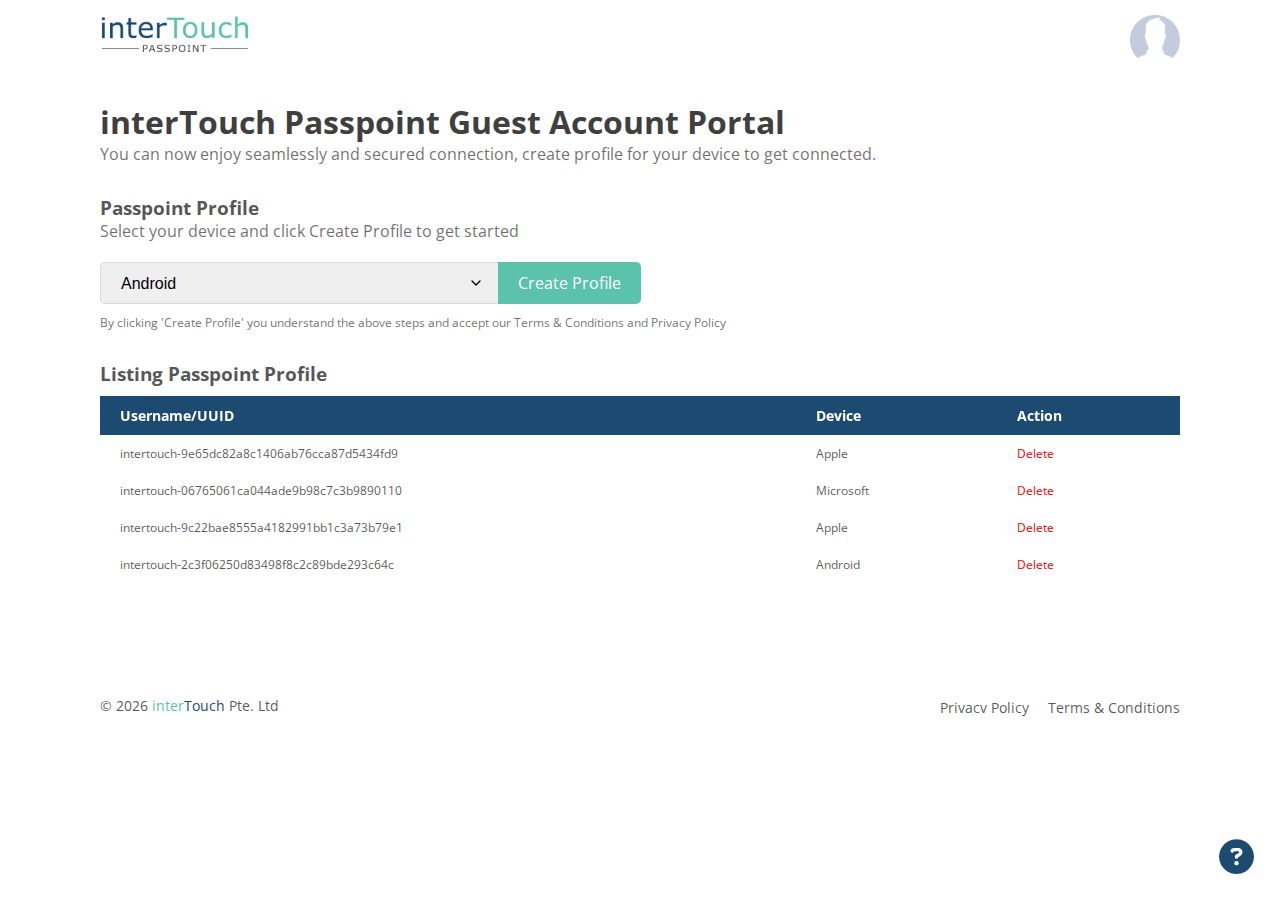
==== dashboard.html @ 374bc61d "Add files via upload" ====
<!DOCTYPE html>
<html lang="en">
<head>
  <meta charset="UTF-8">
  <meta http-equiv="X-UA-Compatible" content="IE=edge">
  <meta name="viewport" content="width=device-width, initial-scale=1.0">
  <link rel="icon" type="image/x-icon" href="iTT.svg">
  <title>Passpoint Simplified | Dashboard</title>
  <!-- styles -->
  <link rel="stylesheet" href="./src/css/main.css">
  <link rel="stylesheet" href="./src/uikit/uikit.css">
  <link rel="stylesheet" href="https://cdnjs.cloudflare.com/ajax/libs/font-awesome/6.2.0/css/all.min.css">
</head>
<body> 
  <nav id="nav">
    <div><a href="#"><img src="./src/imgs/logo2.png" alt=""></a></div>
    <div class="p">
      <div class="profile"><img class="user" id="user" src="./src/imgs/user.png" alt=""></div>
      <div uk-dropdown="pos: top-right; mode: click">
        <ul class="uk-nav uk-dropdown-nav">
          <p>j.wick@gmail.com</p>
          <li class="uk-nav-divider"></li>
          <li><a href="editEmail.html">Change Email</a></li>
          <li><a href="editPassword.html">Change Password</a></li>
          <li><a onclick="accountDeletion()">Delete my Account</a></li>
          <li><a href="index.html">Logout</a></li>
        </ul>
      </div>
    </div>
  </nav>

  <div class="dashboard text-black-70">
    <h1 class="text-black-80">interTouch Passpoint Guest Account Portal</h1>
    <p class="text-black-60">You can now enjoy seamlessly and secured connection, create profile for your device to get connected.</p>
    <h3 class="mt30">Passpoint Profile</h3>
    <p class="text-black-60">Select your device and click Create Profile to get started</p>
    <form action="" class="mt20">
      <select name="" id="">
        <option value="Android" selected>Android</option>
        <option value="Apple">Apple</option>
        <option value="Microsoft">Microsoft</option>
      </select>
      <input class="btn-primary" type="button" onclick="successNotif(`<i class='fa-solid fa-id-badge'></i>`, 'Successfully created profile', 3000)" value="Create Profile">
    </form>
    <p class="font12 mt10 text-black-60">By clicking 'Create Profile' you understand the above steps and accept our Terms & Conditions and Privacy Policy</p>
    <h3 class="mt30">Listing Passpoint Profile</h3>
    <div class="uk-overflow-auto mt10" style="height: 200px;">
      <table>
        <thead>
          <th>Username/UUID</th>
          <th>Device</th>
          <th>Action</th>
        </thead>
        <tbody>
          <tr>
            <td>intertouch-9e65dc82a8c1406ab76cca87d5434fd9</td>
            <td>Apple</td>
            <td><a onclick="destroyProfile()">Delete</a></td>
          </tr>
          <tr>
            <td>intertouch-06765061ca044ade9b98c7c3b9890110</td>
            <td>Microsoft</td>
            <td><a onclick="destroyProfile()">Delete</a></td>
          </tr>
          <tr>
            <td>intertouch-9c22bae8555a4182991bb1c3a73b79e1</td>
            <td>Apple</td>
            <td><a onclick="destroyProfile()">Delete</a></td>
          </tr>
          <tr>
            <td>intertouch-2c3f06250d83498f8c2c89bde293c64c</td>
            <td>Android</td>
            <td><a onclick="destroyProfile()">Delete</a></td>
          </tr>
          <tr>
            <td>intertouch-af403d6d69e34fa08c213b07f51a45cc</td>
            <td>Microsoft</td>
            <td><a onclick="destroyProfile()">Delete</a></td>
          </tr>
          <tr>
            <td>intertouch-2c3f06250d83498f8c2c89bde293c64c</td>
            <td>Android</td>
            <td><a onclick="destroyProfile()">Delete</a></td>
          </tr>
          <tr>
            <td>intertouch-af403d6d69e34fa08c213b07f51a45cc</td>
            <td>Microsoft</td>
            <td><a onclick="destroyProfile()">Delete</a></td>
          </tr>
        </tbody>
      </table>
    </div>
  </div>

  <footer>
    <div class="two-col-equal">
      <div class="col col1"><a href="https://www.intertouch.com/passpoint/"><p>© <span id="year"></span> <span class="text-primary">inter</span><span class="text-secondary">Touch</span> Pte. Ltd</p></a></div>
      <div class="col text-right">
        <ul>
          <li><a href="#privacyPolicy-Modal" uk-toggle>Privacv Policy</a></li>
          <li><a href="#termsCondition-Modal" uk-toggle>Terms & Conditions</a></li>
        </ul>
      </div>
    </div>
  </footer>
  
  <!-- modal for edit profile -->
  <div id="Edit-Profile-Modal" uk-modal>
    <div class="uk-modal-dialog uk-modal-body">
      <button class="uk-modal-close-default" type="button" uk-close></button>
      <h3 class="text-black-70">Edit Profile</h3>
      <p class="mt10 text-black-60">Manage your account credentials, change your email and password anytime.</p>
      <div>
        <ul class="uk-child-width-expand" uk-tab uk-switcher>
            <li class="uk-active"><a href="#">Update Your Email</a></li>
            <li><a href="#">Change Password</a></li>
        </ul>
        <ul class="uk-switcher">
          <li>
            <form action="" class="editModalForm" id="formUpdateEmail">
              <input id="emailUpdate" type="email" value="j.wick@gmail.com" placeholder="Enter New Email" required><br>
              <input id="emailPassUpdate" type="password" placeholder="Enter Password" required><br>
              <input type="submit" value="Update Email" onclick="updateEmail()">
            </form>
          </li>
          <li>
            <form action="" class="editModalForm" id="formUpdatePassword">
              <input id="passwordEmailUpdate" type="password" placeholder="Current Password" required><br>
              <input id="passwordPassUpdate" type="password" placeholder="New Password" required><br>
              <input id="confirmPassUpdate" type="password" placeholder="Re-type new Password" required><br>
              <input type="submit" value="Update Password" onclick="updatePassword()">
            </form>
          </li>
        </ul>
      </div>
      <!-- <form action="" class="mt20 editModalForm">
        <input type="email" placeholder="j.wick@gmail.com" disabled><br>
        <input type="password" placeholder="Current Password" required><br>
        <input type="password" placeholder="New Password" required><br>
        <input type="password" placeholder="Confirm New Password" required><br>
        <input type="submit" value="Update Profile">
      </form> -->

      <h3 class="mt30 text-black-70">Delete My Account</h3>
      <p class="mt10 text-black-60">Deleting your passpoint account will lose all the profiles that you have created and all the devices connected will be disconnected. <a onclick="accountDeletion()">Delete my Account Anyway</a> <!--<a onclick="accountDeleted1()">Delete my Account Anyway</a>--></p>
    </div>
  </div>


  <!-- modal for Terms and condition -->
  <div id="termsCondition-Modal" uk-modal>
    <div class="uk-modal-dialog">
      <button class="uk-modal-close-default" type="button" uk-close></button>
      <div class="uk-modal-header">
        <h2 class="text-black-70">Terms and Conditions</h2>
        <p class="date text-black-60">Last Updated September 2022</p>
      </div>
      <div class="uk-modal-body" uk-overflow-auto>
        <p>Welcome! By using the interTouch Portal and any services which may be available through the interTouch Portal ("Service"), you agree to be bound by the following terms and conditions (the "Terms of Use").</p>
        <div id="useService">
          <h3>Use of the Service</h3>
          <p>The Service includes both content owned or controlled by interTouch as well as content owned or controlled by third parties and licensed to interTouch (collectively, the "Content"). <br>
          interTouch authorizes you to view and download a single copy of the Content solely for your personal, non-commercial use. You may not sell or modify the Content or reproduce, display, publicly perform, distribute, create derivative works, or otherwise use the Content in any way for any public or commercial purpose without the written permission of interTouch.</p>
        </div>
        <div id="content">
          <h3>Content</h3>
          <p>You acknowledge that interTouch does not pre-screen, control, edit or endorse Content made available through the Service and has no obligation to monitor the Content. Under no circumstances will interTouch be liable in any way for any Content, including, but not limited to, for any errors or omissions in any Content, or for any loss or damage of any kind incurred as a result of the use or display of any Content, whether foreseeable or otherwise. You agree that you must evaluate, and bear all risks associated with, the use of any Content, including any reliance on the accuracy, completeness, or usefulness of such Content.</p>
        </div>
        <div id="proprietaryRights">
          <h3>Proprietary Rights</h3>
          <p>interTouch and its licensors own and retain all rights in the Service and Content, which contains proprietary and confidential information that is protected by copyrights, trademarks, service marks, patents or other intellectual property rights and other laws. Except as expressly authorized by interTouch, you may not copy, modify, publish, transmit, distribute, perform, display, sell or create derivative works based on any of interTouch's proprietary information, whether in whole or in part. "interTouch" and the "interTouch" logo are registered trademarks used by the interTouch Group of Companies.</p>
        </div>
        <div id="consentTransferData">
          <h3>Privacy Policy & Consent to Transfer of Data</h3>
          <p>In order to provide you with the Service, interTouch may need to collect information that is capable of identifying you (“Personal Information”). This Personal Information is collected for (a) system performance and security purposes; (b) editorial and feedback purposes and for other marketing and promotional purposes; (c) to analyse the behaviour of users when they use the Service; (d) for product development and content improvement; (e) to customise content and the layout of our portal and Service; and/or (f) as required under applicable laws and regulations. In addition, interTouch may also collect Personal Information that you volunteer as part of our voluntary registration system. <br><br>
          You specifically acknowledge and agree that interTouch may disclose Personal Information to third party contractors to whom interTouch contract out limited and specialised functions. However, if interTouch does so, interTouch only discloses Personal Information that the relevant contractor needs to provide the service to interTouch. Also, interTouch takes reasonable steps to ensure that our contractors handle Personal Information in accordance with this Privacy Policy, and do not use or disclose Personal Information for any purpose other than the provision of services to interTouch. <br><br>
          You specifically acknowledge and agree that interTouch may partner from time to time with other parties to provide specific services. When a user requests to receive these third party services, we will share all contact information necessary for these third parties to provide these services to the relevant user. interTouch will disclose only information knowingly and voluntarily disclosed by users. These third parties are not allowed to use Personal Information except for the purpose of providing these services. Sometimes, interTouch may also share aggregated demographic information, but such information will not identify any individual. <br><br>
          For the aforesaid reasons, interTouch needs you to consent to the transfer of Personal Information about you from the country in which you are provided with the Service. Particularly, please note that Personal Information may in some cases be transmitted to other countries. Your consent is a requirement in order for interTouch to provide you with the Service. If you do not consent to the transfer of Personal Information, please do not use the Service. <br><br>
          Without limiting the generality of the foregoing, you acknowledge, consent and agree that interTouch may disclose any information collected from you, if required to do so by law or in a good faith belief that such access, preservation or disclosure is reasonably necessary to: (a) comply with legal process or regulations; (b) enforce the Terms of Use; (c) protect and defend the rights or property of interTouch (including the enforcement of our agreements); (d) respond to your requests for customer service; or (e) protect interTouch’s rights, property or personal safety, as well as those of our users and the public.
        </p>
        </div>
        <div id="storageOfData">
          <h3>Storage of Data and Personal Information</h3>
          <p>interTouch may store your Personal Information and other data for as long as we deem appropriate, and/or to comply with any applicable laws.</p>
        </div>
        <div id="Security">
          <h3>Security</h3>
          <p>interTouch have taken measures to ensure that the Service is secure, and that Personal Information which interTouch hold is protected from risks such as unauthorised access, modification or disclosure. interTouch use a variety of security technologies and procedures to do this but as the use of any services over the Internet can never be completely secure, you specifically acknowledge and agree that interTouch shall not be responsible or liable, directly or indirectly, for any damage or loss caused or alleged to be caused by or in connection with any unauthorised access, modification or disclosure of your Personal Information.</p>
        </div>
        <div id="specialAdmonitions">
          <h3>Special Admonitions for International Use</h3>
          <p>Recognizing the global nature of the Internet, you agree to comply with all local rules regarding online conduct and acceptable Content. Specifically, you agree to comply with all applicable laws regarding the transmission of technical data exported from Singapore and/or the country in which you reside.</p>
        </div>
        <div id="changesTermsConditions">
          <h3>Changes in Terms and Conditions</h3>
          <p>We may modify or terminate our Services from time to time, for any reason, and without notice, including the right to terminate with or without notice, without liability to you, any other user or any third party. <br><br>
          We reserve the right to modify these Terms of Service from time to time without notice. Please review these Terms of Service from time to time so that you will be apprised of any changes.</p>
        </div>
        <div id="discloasureInformation">
          <h3>Disclosure of Information</h3>
          <p>You specifically acknowledge, consent and agree that interTouch may disclose any information collected from you if required to do so by law or in a good faith belief that such access preservation or disclosure is reasonably necessary to: (a) comply with legal process; (b) enforce the Terms of Service; (c) respond to your requests for customer service; or (d) protect the rights, property or personal safety of interTouch, its users and the public.</p>
        </div>
        <div id="disclamersWarranties">
          <h3>Disclaimer of Warranties</h3>
          <p>interTouch and its affiliates, licensors, partners, suppliers, consultants and agents ("interTouch Entities") disclaim any and all responsibility or liability for the accuracy, completeness, legality, reliability, operability or availability of information or Content displayed on the Service. The interTouch Entities disclaim any and all responsibility and liability for your conduct and for the conduct of others using the Service. <br><br>
          YOU EXPRESSLY UNDERSTAND AND AGREE THAT: <br><br>
          (a) YOUR USE OF THE SERVICE IS AT YOUR SOLE RISK. THE SERVICE, AND ALL CONTENT, INFORMATION (INCLUDING, WITHOUT LIMITATION, ANY INFORMATION OR CONTENT OBTAINED OR ACCESSED THROUGH THE SERVICE), PRODUCTS AND SERVICES INCLUDED THEREIN ARE PROVIDED ON AN "AS IS" AND “AS AVAILABLE” BASIS WITH NO WARRANTIES WHATSOEVER. THE interTouch ENTITIES EXPRESSLY DISCLAIM TO THE FULLEST EXTENT PERMITTED BY LAW ALL EXPRESS, IMPLIED, AND STATUTORY WARRANTIES, INCLUDING, WITHOUT LIMITATION, THE WARRANTIES OF MERCHANTABILITY, FITNESS FOR A PARTICULAR PURPOSE, AND NON-INFRINGEMENT OF PROPRIETARY RIGHTS <br><br>
          (b) THE INTERTOUCH ENTITIES DISCLAIM ANY WARRANTIES REGARDING THE SECURITY, RELIABILITY, TIMELINESS, AND PERFORMANCE OF THE SERVICE. PARTICULARLY, THE INTER-TOUCH ENTITIES MAKE NO WARRANTY THAT (i) THE SERVICE WILL MEET YOUR REQUIREMENTS; (ii) THE SERVICE WILL BE UNINTERRUPTED, TIMELY, SECURE OR ERROR-FREE; (iii) THE RESULTS THAT MAY BE OBTAINED FROM THE USE OF THE SERVICE WILL BE ACCURATE OR RELIABLE; AND (iv) THE QUALITY OF ANY PRODUCTS, SERVICES, INFORMATION OR OTHER MATERIAL PURCHASED OR OBTAINED BY YOU THROUGH THE SERVICE WILL MEET YOUR EXPECTATIONS <br><br>
          (c) THE INTERTOUCH ENTITIES DISCLAIM, ANY WARRANTIES FOR ANY INFORMATION OR ADVICE OBTAINED THROUGH THE SERVICE; <br><br>
          (d) THE INTERTOUCH ENTITIES DISCLAIM ANY WARRANTIES FOR SERVICES OR GOODS RECEIVED THROUGH OR ADVERTISED ON THE SERVICE OR RECEIVED THROUGH ANY LINKS PROVIDED BY THE SERVICE, AS WELL AS FOR ANY INFORMATION OR ADVICE RECEIVED THROUGH ANY LINKS PROVIDED IN THE SERVICE; <br><br>
          (e) YOU DOWNLOAD OR OTHERWISE OBTAIN MATERIAL OR DATA THROUGH THE USE OF THE SERVICE AT YOUR OWN DISCRETION AND RISK AND THAT YOU WILL BE SOLELY RESPONSIBLE FOR ANY DAMAGES TO YOUR COMPUTER SYSTEM OR LOSS OF DATA THAT RESULTS FROM THE DOWNLOAD OF SUCH MATERIAL OR DATA.</p>
        </div>
        <div id="limitationLiability">
          <h3>Limitation of Liability</h3>
          <p>UNDER NO CIRCUMSTANCES WILL interTouch AND ITS SUBSIDIARIES, AFFILIATES, OFFICERS, EMPLOYEES, AGENTS, PARTNERS AND LICENSORS BE LIABLE TO YOU FOR ANY DIRECT, INDIRECT, INCIDENTAL, CONSEQUENTIAL, SPECIAL OR EXEMPLARY DAMAGES ARISING OUT OF OR IN CONNECTION WITH USE OF THE SERVICE, WHETHER OR NOT INTERTOUCH HAS BEEN ADVISED OF THE POSSIBILITY OF SUCH DAMAGES, INCLUDING, BUT NOT LIMITED TO, DAMAGES FOR LOSS OF PROFITS, GOODWILL, USE, DATA OR OTHER INTANGIBLE LOSSES, RESULTING FROM: (i) THE USE OR THE INABILITY TO USE THE SERVICE; (ii) THE COST OF PROCUREMENT OF SUBSTITUTE GOODS AND SERVICES RESULTING FROM ANY GOODS, DATA, INFORMATION OR SERVICES PURCHASED OR OBTAINED OR TRANSACTIONS ENTERED INTO THROUGH OR FROM THE SERVICE; (iii) STATEMENTS OR CONDUCT OF ANY THIRD PARTY ON THE SERVICE; (iv) ANY RELIANCE ON THE SERVICE; (v) THE INTERRUPTION, SUSPENSION, OR TERMINATION OF THE SERVICE (INCLUDING SUCH DAMAGES INCURRED BY THIRD PARTIES); OR (vi) ANY OTHER MATTER RELATING TO THE SERVICE. <br><br>
          IN ANY EVENT, UNDER NO CIRCUMSTANCES SHALL INTERTOUCH BE LIABLE TO YOU FOR AN AMOUNT EXCEEDING US$100.00.</p>
        </div>
        <div id="holdHarmless">
          <h3>Hold Harmless and Indemnity</h3>
          <p>You agree to hold harmless and indemnify interTouch from and against any third party claim arising from or in any way related to your use of the Service, including any liability or expense arising from all claims, losses, damages (actual and consequential), suits, judgments, litigation costs and attorneys' fees, of every kind and nature.</p>
        </div>
        <div id="contibutionUs">
          <h3>Contributions to Us</h3>
          <p>By submitting ideas, suggestions, documents, and/or proposals ("Contributions") to interTouch through its suggestion or feedback webpages, you acknowledge and agree that: (a) your Contributions do not contain confidential or proprietary information; (b) interTouch is not under any obligation of confidentiality, express or implied, with respect to the Contributions; (c) interTouch shall be entitled to use or disclose (or choose not to use or disclose) such Contributions for any purpose, in any way, in any media worldwide; (d) interTouch may have something similar to the Contributions already under consideration or in development; (e) your Contributions automatically become the property of interTouch without any obligation of interTouch to you; and (f) you are not entitled to any compensation or reimbursement of any kind from interTouch under any circumstances.</p>
        </div>
        <div id="miscellaneousProvisions">
          <h3>Miscellaneous Provisions</h3>
          <p>These Terms of Service will be governed by and construed in accordance with the laws of Singapore, without giving effect to its conflict of laws provisions or your actual state or country of residence. The parties agree to submit to the personal and exclusive jurisdiction of the courts located in Singapore. If for any reason a court of competent jurisdiction finds any provision or portion of the Terms of Service to be unenforceable, the remainder of the Terms of Service will continue in full force and effect. You shall not assign these Terms of Service or assign any rights or delegate any obligations hereunder, in whole or in part, whether voluntarily or by operation of law, without our prior written consent. Any such purported assignment or delegation will be null and void and of no force or effect. <br><br>
          Without limiting the foregoing, under no circumstances shall interTouch be held liable for any delay or failure in performance resulting directly or indirectly from acts of nature, forces, or causes beyond its reasonable control, including, without limitation, Internet failures, computer equipment failures, telecommunication equipment failures, other equipment failures, electrical power failures, strikes, labor disputes, riots, insurrections, civil disturbances, shortages of labor or materials, fires, floods, storms, explosions, acts of God, war, governmental actions, orders of domestic or foreign courts or tribunals, non-performance of third parties, or loss of or fluctuations in heat, light, or air conditioning. <br><br>
          These Terms of Service constitute the entire agreement between you and interTouch with respect to the subject matter hereof and supersede and replace all prior or contemporaneous understandings or agreements, written or oral, regarding such subject matter. You also may be subject to additional terms and conditions that may apply when you use certain portions of the Service or any affiliate services or third-party content. Any waiver of any provision of the Terms of Service by a party will be effective only if in writing and signed by a party. The failure of interTouch to exercise or enforce any right or provision of these terms and conditions shall not constitute a waiver of such right or provision. <br><br>
          You agree that, except as otherwise expressly provided in this Terms of Service, there shall be no third-party beneficiaries to this agreement. <br><br>
          You specifically agree that regardless of any statute or law to the contrary, any claim or cause of action arising out of or related to use of the Service or the Terms of Service must be filed within one (1) year after such claim or cause of action arose or be forever barred.</p>
        </div>
      </div>
    </div>
  </div>
  <!-- modal for Privacy Policy -->
  <div id="privacyPolicy-Modal" uk-modal>
    <div class="uk-modal-dialog">
      <button class="uk-modal-close-default" type="button" uk-close></button>
      <div class="uk-modal-header">
        <h2 class="text-black-70">Privacy Policy</h2>
        <p class="date text-black-60">Last Updated September 2022</p>
      </div>
      <div class="uk-modal-body" uk-overflow-auto>
        <p>Your security and the protection of your personal information is a critical concern for the Guest Account Portal service. If you have any concerns or questions to raise, please do not hesitate to contact and discuss with your Guest Account Portal representative.</p>
        <div id="consentTransferData">
          <h3>Privacy Policy & Consent to Transfer of Data</h3>
          <p>In order to provide you with the Service, interTouch may need to collect information that is capable of identifying you (“Personal Information”). This Personal Information is collected for (a) system performance and security purposes; (b) editorial and feedback purposes and for other marketing and promotional purposes; (c) to analyse the behaviour of users when they use the Service; (d) for product development and content improvement; (e) to customise content and the layout of our portal and Service; and/or (f) as required under applicable laws and regulations. In addition, interTouch may also collect Personal Information that you volunteer as part of our voluntary registration system. <br><br>
          You specifically acknowledge and agree that interTouch may disclose Personal Information to third party contractors to whom interTouch contract out limited and specialised functions. However, if interTouch does so, interTouch only discloses Personal Information that the relevant contractor needs to provide the service to interTouch. Also, interTouch takes reasonable steps to ensure that our contractors handle Personal Information in accordance with this Privacy Policy, and do not use or disclose Personal Information for any purpose other than the provision of services to interTouch. <br><br>
          You specifically acknowledge and agree that interTouch may partner from time to time with other parties to provide specific services. When a user requests to receive these third party services, we will share all contact information necessary for these third parties to provide these services to the relevant user. interTouch will disclose only information knowingly and voluntarily disclosed by users. These third parties are not allowed to use Personal Information except for the purpose of providing these services. Sometimes, interTouch may also share aggregated demographic information, but such information will not identify any individual. <br><br>
          For the aforesaid reasons, interTouch needs you to consent to the transfer of Personal Information about you from the country in which you are provided with the Service. Particularly, please note that Personal Information may in some cases be transmitted to other countries. Your consent is a requirement in order for interTouch to provide you with the Service. If you do not consent to the transfer of Personal Information, please do not use the Service. <br><br>
          Without limiting the generality of the foregoing, you acknowledge, consent and agree that interTouch may disclose any information collected from you, if required to do so by law or in a good faith belief that such access, preservation or disclosure is reasonably necessary to: (a) comply with legal process or regulations; (b) enforce the Terms of Use; (c) protect and defend the rights or property of interTouch (including the enforcement of our agreements); (d) respond to your requests for customer service; or (e) protect interTouch’s rights, property or personal safety, as well as those of our users and the public.
        </p>
        </div>
        <div id="storageOfData">
          <h3>Storage of Data and Personal Information</h3>
          <p>interTouch may store your Personal Information and other data for as long as we deem appropriate, and/or to comply with any applicable laws.</p>
        </div>
        <div id="Security">
          <h3>Security</h3>
          <p>interTouch have taken measures to ensure that the Service is secure, and that Personal Information which interTouch hold is protected from risks such as unauthorised access, modification or disclosure. interTouch use a variety of security technologies and procedures to do this but as the use of any services over the Internet can never be completely secure, you specifically acknowledge and agree that interTouch shall not be responsible or liable, directly or indirectly, for any damage or loss caused or alleged to be caused by or in connection with any unauthorised access, modification or disclosure of your Personal Information.</p>
        </div>
      </div>
    </div>
  </div>

  <!-- help btn -->
  <div class="help-float">
    <a href="" class="icon-help"><i class="fa-solid fa-circle-question"></i></a>
    <div class="uk-card-body uk-card-default" uk-drop="pos: top-center;" style="text-align: left;">
      <p class="text-black-60">If you are having problems or need assistance,
        we welcome you to contact us directly
        <hr>
        <a href="mailto:portal-support@intertouch.com">Email interTouch Portal Support</a>
      </p>
    </div>
  </div>

 <script src="./src/js/navbar.js"></script>
 <script src="./src/js/deletion.js"></script>
 <script src="./src/js/notifications.js"></script>
 <script src="./src/js/footer.js"></script>
 <script src="./src/uikit/uikit.min.js"></script>
  <!-- the ff script is for demo only -->
 <script>
  let action = window.localStorage.getItem('action');
  let icon = '<i class="fa-sharp fa-solid fa-user-check"></i>';
  let time = 3000;

  if (action === 'signup') {
    successNotif(icon, 'Sign up successfully!', time)
  } else if (action === 'signin') {
    successNotif(icon, 'Sign In successfully!', time)
  } 
 </script>
</body>
</html>
---- src/css/main.css ----
@import url("https://fonts.googleapis.com/css?family=Open+Sans:400,600,300");
.background-img {
  background-image: url("../imgs/bg.png");
  background-repeat: no-repeat;
  background-size: cover;
  background-position: 60% 0%;
  height: 550px;
  -webkit-clip-path: polygon(0 0, 100% 0, 100% 80%, 70% 100%, 0 80%);
          clip-path: polygon(0 0, 100% 0, 100% 80%, 70% 100%, 0 80%);
}

@media (max-width: 1000px) {
  .background-img {
    -webkit-clip-path: polygon(0 0, 100% 0, 100% 100%, 0 90%);
            clip-path: polygon(0 0, 100% 0, 100% 100%, 0 90%);
  }
}
@media (max-width: 460px) {
  .background-img {
    height: 470px;
  }
}
#nav {
  display: flex;
  justify-content: space-between;
}
#nav .user {
  width: 50px;
  transition: 0.3s;
  cursor: pointer;
}

.dashboard {
  padding: 100px 100px 0 100px;
}
.dashboard .tagline {
  margin-top: -15px;
}
.dashboard form {
  display: flex;
}
.dashboard form input {
  padding: 10px 20px;
}
.dashboard form select {
  padding: 10px 20px;
  border-top-left-radius: 5px;
  border-bottom-left-radius: 5px;
  border: 1px solid #D9D9D9;
  border-right: none;
  outline-color: var(--primary);
  cursor: pointer;
  font-size: 16px;
  width: 400px;
  /** for the dropdown indicator */
  -webkit-appearance: none;
     -moz-appearance: none;
          appearance: none;
  background-image: url("data:image/svg+xml;charset=UTF-8,%3csvg xmlns='http://www.w3.org/2000/svg' viewBox='0 0 24 24' fill='none' stroke='currentColor' stroke-width='2' stroke-linecap='round' stroke-linejoin='round'%3e%3cpolyline points='6 9 12 15 18 9'%3e%3c/polyline%3e%3c/svg%3e");
  background-repeat: no-repeat;
  background-position: right 16px center;
  background-size: 16px;
}
.dashboard form input[type=button] {
  background-color: var(--primary);
  color: #fff;
  border: none;
  outline: none;
  border-top-right-radius: 5px;
  border-bottom-right-radius: 5px;
  margin-left: -2px;
}
.dashboard table {
  text-align: left;
  width: 100%;
  border-collapse: collapse;
}
.dashboard table thead {
  background-color: var(--secondary);
  position: -webkit-sticky;
  position: sticky;
  top: 0;
  z-index: 1;
}
.dashboard table thead th {
  color: #fff;
  border: none;
  padding: 10px 20px;
  font-size: 14px;
}
.dashboard table tbody tr td {
  font-size: 12px;
  color: var(--black70);
  padding: 10px 20px;
}
.dashboard table tbody tr td a {
  color: #F00303;
  text-decoration: none;
}
.dashboard table tbody tr td a:hover {
  text-decoration: underline;
}

@media (max-width: 1270px) {
  .dashboard {
    padding: 100px 50px 0 50px;
  }
}
@media (max-width: 900px) {
  #nav .user {
    width: 35px;
  }
}
@media (max-width: 550px) {
  .dashboard {
    padding: 100px 20px 0 20px;
  }
}
@media (max-width: 350px) {
  .dashboard form {
    display: block;
  }
  .dashboard form select {
    width: 100%;
    border-right: 1px solid #D9D9D9;
    border-radius: 5px;
  }
  .dashboard form input[type=button] {
    margin-top: 10px;
    margin-left: 0;
    border-radius: 5px;
    width: 100%;
  }
}
footer {
  padding: 20px 100px;
  margin-top: 80px;
}
footer .col1 a {
  text-decoration: none !important;
}
footer ul li {
  display: inline;
  list-style: none;
  margin-right: 15px;
}
footer ul li:last-child {
  margin-right: 0;
}
footer p, footer a {
  font-size: 14px;
  color: var(--black70);
}
footer a {
  text-decoration: none;
}
footer a:hover {
  text-decoration: underline;
  color: var(--primary);
}
footer .text-right {
  text-align: right;
}

@media (max-width: 950px) {
  footer {
    padding: 20px;
    margin-top: 50px;
    text-align: center !important;
  }
  footer ul {
    margin-left: -35px;
  }
  footer ul li {
    margin-right: 10px;
  }
  footer ul li a {
    font-size: 12px;
  }
  footer .two-col-equal {
    flex-direction: column-reverse;
  }
  footer .two-col-equal .col1 {
    margin-top: -10px;
  }
  footer .text-right {
    text-align: center;
  }
  footer p {
    margin-top: 0;
  }
}
nav {
  position: fixed;
  width: 100%;
  z-index: 99;
  top: 0;
  transition: 0.3s;
  padding: 15px 100px 10px 100px;
}
nav img {
  width: 150px;
  transition: 0.3s;
}

.nav-scrolled {
  background-color: #fff;
  transition: 0.3s;
  box-shadow: 0px 4px 20px 10px rgba(0, 0, 0, 0.05);
}
.nav-scrolled img {
  width: 120px;
  transition: 0.3s;
}
.nav-scrolled .profile #user {
  width: 35px;
  transition: 0.3s;
}

@media (max-width: 1270px) {
  nav {
    padding: 10px 50px;
    padding: 15px 50px 10px 50px;
  }
}
@media (max-width: 900px) {
  nav img {
    width: 125px;
  }
}
@media (max-width: 550px) {
  nav {
    padding: 10px 20px;
  }
}
.section1 {
  margin-top: -430px;
  position: relative;
  z-index: 10;
  padding: 0 50px;
}
.section1 .two-col-equal .col {
  padding: 0 50px;
}
.section1 .two-col-equal .col .line {
  width: 60px;
  border-bottom: 1px solid #fff;
  margin-top: 50px;
}
.section1 .two-col-equal .col .btn-learn {
  text-decoration: none;
  color: var(--primary);
  border-radius: 5px;
  display: inline-flex;
  transition: 0.3s;
}
.section1 .two-col-equal .col .btn-learn i {
  margin-right: 10px;
  font-size: 18px;
  transform: translateY(2px);
}
.section1 .two-col-equal .col .btn-learn:hover {
  transition: 0.3s;
  opacity: 70%;
}

.howItWorks {
  text-align: center;
  color: var(--black80);
  padding: 100px 100px 0 100px;
}
.howItWorks .three-col-equal {
  margin-top: 50px;
}
.howItWorks .three-col-equal .col {
  padding: 20px;
}
.howItWorks .three-col-equal .col i {
  font-size: 50px;
  color: var(--primary);
}

.faqs {
  padding: 0 100px;
  margin-top: 80px;
}
.faqs .col .faqs-text {
  font-size: 55px;
  color: var(--black80);
}

@media (max-width: 1270px) {
  .section1 .two-col-equal .col {
    padding: 0;
  }
  .howItWorks {
    padding: 80px 50px 0 50px;
  }
  .faqs {
    padding: 0 50px;
  }
  .faqs .col .faqs-text {
    font-size: 45px;
  }
}
@media (max-width: 950px) {
  .section1 .two-col-equal .col .line {
    margin-top: 0;
  }
  .faqs .col2 {
    margin-top: 30px;
  }
}
@media (max-width: 550px) {
  .section1, .howItWorks, .faqs {
    padding: 0 20px;
  }
  .howItWorks {
    margin-top: 80px;
  }
  .howItWorks .three-col-equal .col {
    padding: 0;
    margin-top: 30px;
  }
}
@media (max-width: 460px) {
  .section1 {
    margin-top: -370px;
  }
  .section1 .col2 {
    margin-top: 30px !important;
  }
  .section1 .col2 .form .back-arrow {
    display: none;
  }
  .faqs .col .faqs-text {
    font-size: 28px;
  }
}
.changeForms {
  padding: 100px 100px 0 100px;
}
.changeForms form {
  background-color: #fff;
  width: 500px;
  padding: 20px 0;
  padding-bottom: 0;
}
.changeForms form input {
  width: 100%;
  padding: 15px 20px;
  margin-top: 15px;
  border-radius: 5px;
  border: 1px solid rgba(10, 10, 10, 0.1);
  outline-color: var(--primary);
}
.changeForms form input[type=submit] {
  background-color: var(--primary);
  color: #fff;
  outline: none;
  border: none;
  transition: 0.3s;
  cursor: pointer;
  font-size: 16px;
}
.changeForms form input[type=submit]:hover {
  opacity: 70%;
  transition: 0.3s;
}
.changeForms form .back-arrow {
  border: none;
  display: block;
  color: var(--black70);
  margin-bottom: 20px;
  background-color: transparent;
  outline: none;
  font-size: 25px;
}
.changeForms form .back-arrow:hover {
  color: var(--primary);
}

@media (max-width: 1270px) {
  .changeForms {
    padding: 100px 50px 0 50px;
  }
}
@media (max-width: 950px) {
  .changeForms form {
    padding: 30px 0;
    width: 100%;
  }
}
@media (max-width: 550px) {
  .changeForms {
    padding: 100px 20px 0 20px;
  }
}
:root {
  --primary: #5BC2AC !important;
  --secondary: #1d4a71 !important;
  --black80: rgba(10,10,10,.8) !important;
  --black70: rgba(10,10,10,.7) !important;
  --black60: rgba(10,10,10,.6) !important;
}

* {
  padding: 0;
  margin: 0;
  box-sizing: border-box;
}

html {
  scroll-behavior: smooth;
}

.btn-primary {
  background-color: var(--primary);
  color: #fff;
  outline: none;
  border: none;
  transition: 0.3s;
  cursor: pointer;
  font-size: 16px;
}
.btn-primary:hover {
  opacity: 70%;
  transition: 0.3s;
}

h1, h2, h3, h4, h5, h6, p, a, li, input, label, th, td {
  font-family: "Open Sans", sans-serif;
}

h1 {
  font-weight: bold;
  font-size: 32px;
}

.font12 {
  font-size: 12px;
}

.font14 {
  font-size: 14px;
}

.text-center {
  text-align: center;
}

.text-primary {
  color: var(--primary);
}

.text-secondary {
  color: var(--secondary);
}

.text-white {
  color: #fff;
}

.text-black-80 {
  color: var(--black80);
}

.text-black-70 {
  color: var(--black70);
}

.text-black-60 {
  color: var(--black60);
}

.two-col-equal {
  display: flex;
  flex-direction: row;
}
.two-col-equal .col {
  flex: 50%;
}

.three-col-equal {
  display: flex;
  flex-direction: row;
}
.three-col-equal .col {
  flex: 33.33%;
}

.mt10 {
  margin-top: 10px;
}

.mt20 {
  margin-top: 20px;
}

.mt30 {
  margin-top: 30px;
}

.form {
  float: right;
  background-color: #fff;
  border: 1px solid #D9D9D9;
  border-radius: 5px;
  min-height: 550px;
  width: 500px;
  padding: 50px 40px;
}
.form .a {
  background-color: transparent;
  border: none;
  outline: none;
  cursor: pointer;
  font-size: 16px;
}
.form .a:hover {
  text-decoration: underline;
  color: var(--primary);
}
.form input {
  width: 100%;
  padding: 15px 20px;
  margin-top: 15px;
  border-radius: 5px;
  border: 1px solid rgba(10, 10, 10, 0.1);
  outline-color: var(--primary);
}
.form input[type=submit] {
  background-color: var(--primary);
  color: #fff;
  outline: none;
  border: none;
  transition: 0.3s;
  cursor: pointer;
  font-size: 16px;
}
.form input[type=submit]:hover {
  opacity: 70%;
  transition: 0.3s;
}
.form .back-arrow {
  border: none;
  display: block;
  color: var(--black70);
  margin-bottom: 20px;
  background-color: transparent;
  outline: none;
  font-size: 25px;
}
.form .back-arrow:hover {
  color: var(--primary);
}
.form .option, .form .agree {
  display: flex;
  justify-content: space-between;
  align-items: center;
  margin-top: 15px;
}
.form .option input[type=checkbox], .form .agree input[type=checkbox] {
  width: 18px;
  padding: 0;
  margin-top: 0;
  cursor: pointer;
  transform: translateY(2px);
}
.form .option label, .form .option .a, .form .agree label, .form .agree .a {
  font-size: 14px !important;
  color: var(--black60);
}
.form .agree {
  justify-content: left;
}
.form .agree input[type=checkbox] {
  margin-right: 10px;
}
.form .agree a {
  color: var(--black60);
  text-decoration: underline;
}
.form .agree a:hover {
  color: var(--primary);
}

.help-float {
  position: fixed;
  z-index: 99;
  right: 20px;
  bottom: 20px;
  border-radius: 100%;
  padding: 0 6px;
}
.help-float p, .help-float a {
  font-size: 14px;
  color: var(--black70);
}
.help-float .icon-help {
  text-decoration: none;
  color: var(--secondary);
  font-size: 35px;
}
.help-float .icon-help i {
  background-color: #fff;
  border-radius: 50%;
}
.help-float .icon-help:hover {
  opacity: 70%;
}

#termsCondition-Modal h3, #privacyPolicy-Modal h3 {
  color: var(--black70);
  margin-top: 20px;
}
#termsCondition-Modal p, #privacyPolicy-Modal p {
  color: var(--black60);
  margin-top: 10px;
}
#termsCondition-Modal .date, #privacyPolicy-Modal .date {
  font-size: 14px;
  margin-top: 0 !important;
}

@media (max-width: 1170px) {
  h1 {
    font-size: 28px;
  }
  .form {
    width: 400px;
  }
}
@media (max-width: 950px) {
  .form {
    width: 350px;
    padding: 30px 20px;
  }
}
@media (max-width: 950px) {
  .two-col-equal {
    flex-direction: column;
  }
  .two-col-equal .col {
    flex: 100%;
  }
  .two-col-equal .col .form {
    margin-top: 60px;
    width: 100%;
    min-height: 0;
  }
  .three-col-equal {
    flex-direction: column;
  }
  .three-col-equal .col {
    flex: 100%;
  }
}
@media (max-width: 460px) {
  .two-col-equal .col .form {
    background-color: transparent;
    border: none;
    padding: 0;
  }
}
@media (max-width: 326px) {
  h1 {
    font-size: 24px;
  }
}
@media (max-width: 284px) {
  h1 {
    font-size: 22px;
  }
}/*# sourceMappingURL=main.css.map */
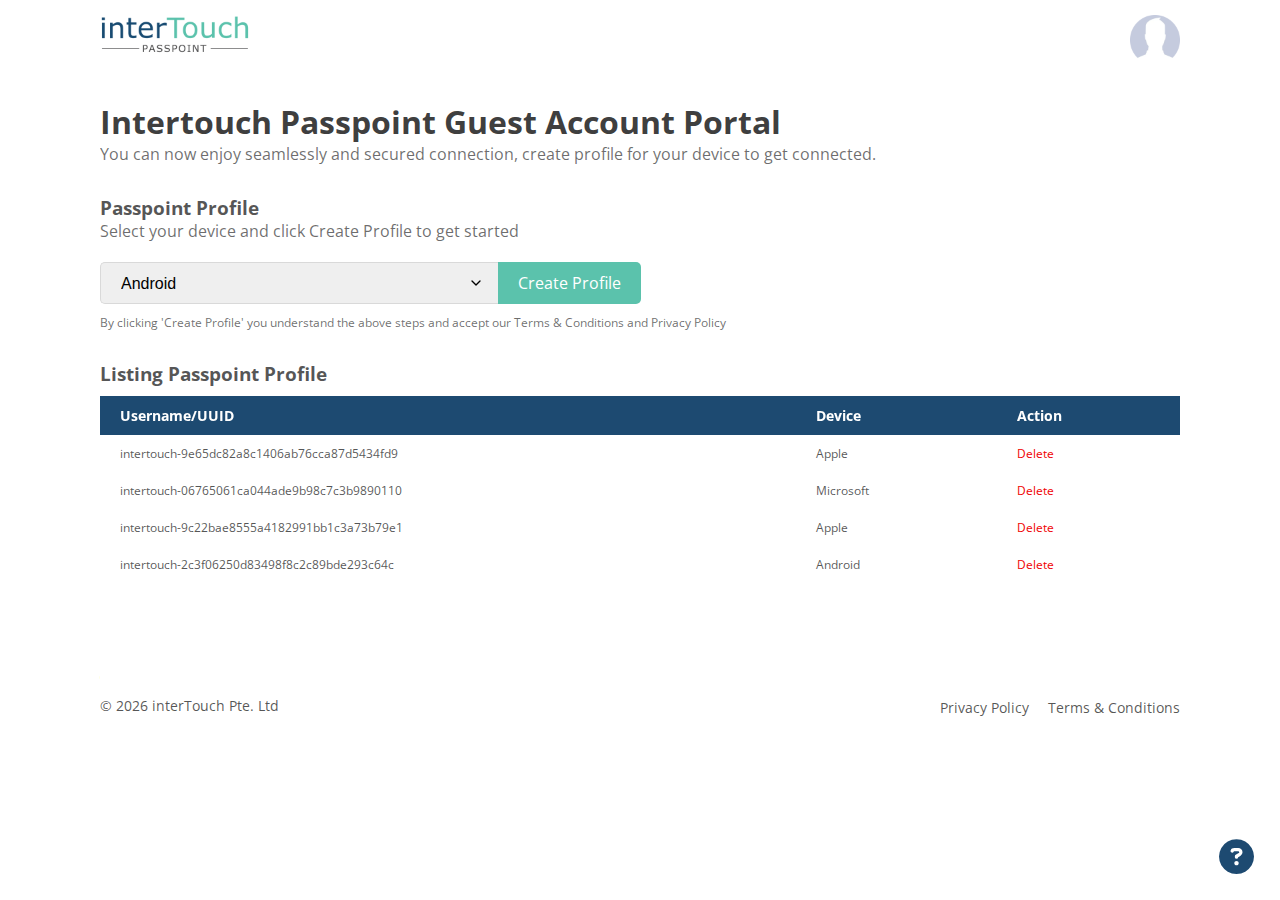
==== commit ff986b5d: "passpoint-SAP" ====
--- a/dashboard.html
+++ b/dashboard.html
@@ -4,25 +4,26 @@
   <meta charset="UTF-8">
   <meta http-equiv="X-UA-Compatible" content="IE=edge">
   <meta name="viewport" content="width=device-width, initial-scale=1.0">
-  <link rel="icon" type="image/x-icon" href="iTT.svg">
+  <link rel="icon" type="image/x-icon" href="/imgs/iTT.svg">
   <title>Passpoint Simplified | Dashboard</title>
   <!-- styles -->
-  <link rel="stylesheet" href="./src/css/main.css">
-  <link rel="stylesheet" href="./src/uikit/uikit.css">
+  <link rel="stylesheet" href="/scss/main.css">
+  <link rel="stylesheet" href="/scss/nav.css">
+  <link rel="stylesheet" href="/scss/dashboard.css">
+  <link rel="stylesheet" href="/uikit/css/uikit.css">
+  <link rel="stylesheet" href="/scss/footer.css">
   <link rel="stylesheet" href="https://cdnjs.cloudflare.com/ajax/libs/font-awesome/6.2.0/css/all.min.css">
 </head>
 <body> 
   <nav id="nav">
-    <div><a href="#"><img src="./src/imgs/logo2.png" alt=""></a></div>
+    <div><a href="#"><img src="/imgs/logo2.png" alt=""></a></div>
     <div class="p">
-      <div class="profile"><img class="user" id="user" src="./src/imgs/user.png" alt=""></div>
+      <div class="profile"><img class="user" id="user" src="/imgs/user.png" alt=""></div>
       <div uk-dropdown="pos: top-right; mode: click">
         <ul class="uk-nav uk-dropdown-nav">
           <p>j.wick@gmail.com</p>
           <li class="uk-nav-divider"></li>
-          <li><a href="editEmail.html">Change Email</a></li>
-          <li><a href="editPassword.html">Change Password</a></li>
-          <li><a onclick="accountDeletion()">Delete my Account</a></li>
+          <li><a href="#Edit-Profile-Modal" uk-toggle>Edit Profile</a></li>
           <li><a href="index.html">Logout</a></li>
         </ul>
       </div>
@@ -30,7 +31,7 @@
   </nav>
 
   <div class="dashboard text-black-70">
-    <h1 class="text-black-80">interTouch Passpoint Guest Account Portal</h1>
+    <h1 class="text-black-80">Intertouch Passpoint Guest Account Portal</h1>
     <p class="text-black-60">You can now enjoy seamlessly and secured connection, create profile for your device to get connected.</p>
     <h3 class="mt30">Passpoint Profile</h3>
     <p class="text-black-60">Select your device and click Create Profile to get started</p>
@@ -94,10 +95,10 @@
 
   <footer>
     <div class="two-col-equal">
-      <div class="col col1"><a href="https://www.intertouch.com/passpoint/"><p>© <span id="year"></span> <span class="text-primary">inter</span><span class="text-secondary">Touch</span> Pte. Ltd</p></a></div>
+      <div class="col"><p>© <span id="year"></span> interTouch Pte. Ltd</p></div>
       <div class="col text-right">
         <ul>
-          <li><a href="#privacyPolicy-Modal" uk-toggle>Privacv Policy</a></li>
+          <li><a href="#privacyPolicy-Modal" uk-toggle>Privacy Policy</a></li>
           <li><a href="#termsCondition-Modal" uk-toggle>Terms & Conditions</a></li>
         </ul>
       </div>
@@ -145,8 +146,6 @@
       <p class="mt10 text-black-60">Deleting your passpoint account will lose all the profiles that you have created and all the devices connected will be disconnected. <a onclick="accountDeletion()">Delete my Account Anyway</a> <!--<a onclick="accountDeleted1()">Delete my Account Anyway</a>--></p>
     </div>
   </div>
-
-
   <!-- modal for Terms and condition -->
   <div id="termsCondition-Modal" uk-modal>
     <div class="uk-modal-dialog">
@@ -277,12 +276,11 @@
     </div>
   </div>
 
- <script src="./src/js/navbar.js"></script>
- <script src="./src/js/deletion.js"></script>
- <script src="./src/js/notifications.js"></script>
- <script src="./src/js/footer.js"></script>
- <script src="./src/uikit/uikit.min.js"></script>
-  <!-- the ff script is for demo only -->
+ <script src="/js/navbar.js"></script>
+ <script src="/js/main.js"></script>
+ <script src="/js/notifications.js"></script>
+ <script src="/js/demo2.js"></script>
+ <script src="/uikit/js/uikit.min.js"></script>
  <script>
   let action = window.localStorage.getItem('action');
   let icon = '<i class="fa-sharp fa-solid fa-user-check"></i>';
--- a/scss/main.css
+++ b/scss/main.css
@@ -0,0 +1,347 @@
+@import url("https://fonts.googleapis.com/css?family=Open+Sans:400,600,300");
+#formSignIn {
+  display: none;
+}
+
+#formForgotPassword {
+  display: none;
+}
+
+.btn-primary {
+  background-color: var(--primary);
+  color: #fff;
+  outline: none;
+  border: none;
+  -webkit-transition: .3s;
+  transition: .3s;
+  cursor: pointer;
+  font-size: 16px;
+}
+
+.btn-primary:hover {
+  opacity: 70%;
+  -webkit-transition: .3s;
+  transition: .3s;
+}
+
+:root {
+  --primary: #5BC2AC !important;
+  --secondary: #1d4a71 !important;
+  --black80: rgba(10,10,10,.8) !important;
+  --black70: rgba(10,10,10,.7) !important;
+  --black60: rgba(10,10,10,.6) !important;
+}
+
+* {
+  padding: 0;
+  margin: 0;
+  -webkit-box-sizing: border-box;
+          box-sizing: border-box;
+}
+
+html {
+  scroll-behavior: smooth;
+}
+
+h1, h2, h3, h4, h5, h6, p, a, li, input, label, th, td {
+  font-family: 'Open Sans', sans-serif;
+}
+
+h1 {
+  font-weight: bold;
+  font-size: 32px;
+}
+
+.font12 {
+  font-size: 12px;
+}
+
+.font14 {
+  font-size: 14px;
+}
+
+.text-center {
+  text-align: center;
+}
+
+.text-primary {
+  color: var(--primary);
+}
+
+.text-white {
+  color: #fff;
+}
+
+.text-black-80 {
+  color: var(--black80);
+}
+
+.text-black-70 {
+  color: var(--black70);
+}
+
+.text-black-60 {
+  color: var(--black60);
+}
+
+.two-col-equal {
+  display: -webkit-box;
+  display: -ms-flexbox;
+  display: flex;
+  -webkit-box-orient: horizontal;
+  -webkit-box-direction: normal;
+      -ms-flex-direction: row;
+          flex-direction: row;
+}
+
+.two-col-equal .col {
+  -webkit-box-flex: 50%;
+      -ms-flex: 50%;
+          flex: 50%;
+}
+
+.three-col-equal {
+  display: -webkit-box;
+  display: -ms-flexbox;
+  display: flex;
+  -webkit-box-orient: horizontal;
+  -webkit-box-direction: normal;
+      -ms-flex-direction: row;
+          flex-direction: row;
+}
+
+.three-col-equal .col {
+  -webkit-box-flex: 33.33%;
+      -ms-flex: 33.33%;
+          flex: 33.33%;
+}
+
+.mt10 {
+  margin-top: 10px;
+}
+
+.mt20 {
+  margin-top: 20px;
+}
+
+.mt30 {
+  margin-top: 30px;
+}
+
+.form {
+  float: right;
+  background-color: #fff;
+  border: 1px solid #D9D9D9;
+  border-radius: 5px;
+  min-height: 550px;
+  width: 500px;
+  padding: 50px 40px;
+}
+
+.form button {
+  background-color: transparent;
+  border: none;
+  outline: none;
+  cursor: pointer;
+  font-size: 16px;
+}
+
+.form button:hover {
+  text-decoration: underline;
+}
+
+.form input {
+  width: 100%;
+  padding: 15px 20px;
+  margin-top: 15px;
+  border-radius: 5px;
+  border: 1px solid rgba(10, 10, 10, 0.1);
+  outline-color: var(--primary);
+}
+
+.form input[type=submit] {
+  background-color: var(--primary);
+  color: #fff;
+  outline: none;
+  border: none;
+  -webkit-transition: .3s;
+  transition: .3s;
+  cursor: pointer;
+  font-size: 16px;
+}
+
+.form input[type=submit]:hover {
+  opacity: 70%;
+  -webkit-transition: .3s;
+  transition: .3s;
+}
+
+.form .back-arrow {
+  border: none;
+  color: var(--black70);
+  margin-bottom: 20px;
+  background-color: transparent;
+  outline: none;
+  font-size: 25px;
+}
+
+.form .back-arrow:hover {
+  color: var(--primary);
+}
+
+.form .option, .form .agree {
+  display: -webkit-box;
+  display: -ms-flexbox;
+  display: flex;
+  -webkit-box-pack: justify;
+      -ms-flex-pack: justify;
+          justify-content: space-between;
+  -webkit-box-align: center;
+      -ms-flex-align: center;
+          align-items: center;
+  margin-top: 15px;
+}
+
+.form .option input[type=checkbox], .form .agree input[type=checkbox] {
+  width: 18px;
+  padding: 0;
+  margin-top: 0;
+  cursor: pointer;
+  -webkit-transform: translateY(2px);
+          transform: translateY(2px);
+}
+
+.form .option label, .form .option button, .form .agree label, .form .agree button {
+  font-size: 14px !important;
+  color: var(--black60);
+}
+
+.form .agree {
+  -webkit-box-pack: left;
+      -ms-flex-pack: left;
+          justify-content: left;
+}
+
+.form .agree input[type=checkbox] {
+  margin-right: 10px;
+}
+
+.form .agree a {
+  color: var(--black60);
+  text-decoration: underline;
+}
+
+.form .agree a:hover {
+  color: var(--primary);
+}
+
+.help-float {
+  position: fixed;
+  z-index: 99;
+  right: 20px;
+  bottom: 20px;
+  border-radius: 100%;
+  padding: 0 6px;
+}
+
+.help-float p, .help-float a {
+  font-size: 14px;
+  color: var(--black70);
+}
+
+.help-float .icon-help {
+  text-decoration: none;
+  color: var(--secondary);
+  font-size: 35px;
+}
+
+.help-float .icon-help i {
+  background-color: #fff;
+  border-radius: 50%;
+}
+
+.help-float .icon-help:hover {
+  opacity: 70%;
+}
+
+#termsCondition-Modal h3, #privacyPolicy-Modal h3 {
+  color: var(--black70);
+  margin-top: 20px;
+}
+
+#termsCondition-Modal p, #privacyPolicy-Modal p {
+  color: var(--black60);
+  margin-top: 10px;
+}
+
+#termsCondition-Modal .date, #privacyPolicy-Modal .date {
+  font-size: 14px;
+  margin-top: 0 !important;
+}
+
+@media (max-width: 1170px) {
+  h1 {
+    font-size: 28px;
+  }
+  .form {
+    width: 400px;
+  }
+}
+
+@media (max-width: 950px) {
+  .form {
+    width: 350px;
+    padding: 30px 20px;
+  }
+}
+
+@media (max-width: 950px) {
+  .two-col-equal {
+    -webkit-box-orient: vertical;
+    -webkit-box-direction: normal;
+        -ms-flex-direction: column;
+            flex-direction: column;
+  }
+  .two-col-equal .col {
+    -webkit-box-flex: 100%;
+        -ms-flex: 100%;
+            flex: 100%;
+  }
+  .two-col-equal .col .form {
+    margin-top: 60px;
+    width: 100%;
+    min-height: 0;
+  }
+  .three-col-equal {
+    -webkit-box-orient: vertical;
+    -webkit-box-direction: normal;
+        -ms-flex-direction: column;
+            flex-direction: column;
+  }
+  .three-col-equal .col {
+    -webkit-box-flex: 100%;
+        -ms-flex: 100%;
+            flex: 100%;
+  }
+}
+
+@media (max-width: 460px) {
+  .two-col-equal .col .form {
+    background-color: transparent;
+    border: none;
+    padding: 0;
+  }
+}
+
+@media (max-width: 326px) {
+  h1 {
+    font-size: 24px;
+  }
+}
+
+@media (max-width: 284px) {
+  h1 {
+    font-size: 22px;
+  }
+}
+/*# sourceMappingURL=main.css.map */--- a/scss/nav.css
+++ b/scss/nav.css
@@ -0,0 +1,55 @@
+nav {
+  position: fixed;
+  width: 100%;
+  z-index: 99;
+  top: 0;
+  -webkit-transition: .3s;
+  transition: .3s;
+  padding: 15px 100px 10px 100px;
+}
+
+nav img {
+  width: 150px;
+  -webkit-transition: .3s;
+  transition: .3s;
+}
+
+.nav-scrolled {
+  background-color: #fff;
+  -webkit-transition: .3s;
+  transition: .3s;
+  -webkit-box-shadow: 0px 4px 20px 10px rgba(0, 0, 0, 0.05);
+          box-shadow: 0px 4px 20px 10px rgba(0, 0, 0, 0.05);
+}
+
+.nav-scrolled img {
+  width: 120px;
+  -webkit-transition: .3s;
+  transition: .3s;
+}
+
+.nav-scrolled .profile #user {
+  width: 35px;
+  -webkit-transition: .3s;
+  transition: .3s;
+}
+
+@media (max-width: 1270px) {
+  nav {
+    padding: 10px 50px;
+    padding: 15px 50px 10px 50px;
+  }
+}
+
+@media (max-width: 900px) {
+  nav img {
+    width: 125px;
+  }
+}
+
+@media (max-width: 550px) {
+  nav {
+    padding: 10px 20px;
+  }
+}
+/*# sourceMappingURL=nav.css.map */--- a/scss/dashboard.css
+++ b/scss/dashboard.css
@@ -0,0 +1,174 @@
+#nav {
+  display: -webkit-box;
+  display: -ms-flexbox;
+  display: flex;
+  -webkit-box-pack: justify;
+      -ms-flex-pack: justify;
+          justify-content: space-between;
+}
+
+#nav .user {
+  width: 50px;
+  -webkit-transition: .3s;
+  transition: .3s;
+  cursor: pointer;
+}
+
+.dashboard {
+  padding: 100px 100px 0 100px;
+}
+
+.dashboard .tagline {
+  margin-top: -15px;
+}
+
+.dashboard form {
+  display: -webkit-box;
+  display: -ms-flexbox;
+  display: flex;
+}
+
+.dashboard form input {
+  padding: 10px 20px;
+}
+
+.dashboard form select {
+  padding: 10px 20px;
+  border-top-left-radius: 5px;
+  border-bottom-left-radius: 5px;
+  border: 1px solid #D9D9D9;
+  border-right: none;
+  outline-color: var(--primary);
+  cursor: pointer;
+  font-size: 16px;
+  width: 400px;
+  /** for the dropdown indicator */
+  -webkit-appearance: none;
+     -moz-appearance: none;
+          appearance: none;
+  background-image: url("data:image/svg+xml;charset=UTF-8,%3csvg xmlns='http://www.w3.org/2000/svg' viewBox='0 0 24 24' fill='none' stroke='currentColor' stroke-width='2' stroke-linecap='round' stroke-linejoin='round'%3e%3cpolyline points='6 9 12 15 18 9'%3e%3c/polyline%3e%3c/svg%3e");
+  background-repeat: no-repeat;
+  background-position: right 16px center;
+  background-size: 16px;
+}
+
+.dashboard form input[type=button] {
+  background-color: var(--primary);
+  color: #fff;
+  border: none;
+  outline: none;
+  border-top-right-radius: 5px;
+  border-bottom-right-radius: 5px;
+  margin-left: -2px;
+}
+
+.dashboard table {
+  text-align: left;
+  width: 100%;
+  border-collapse: collapse;
+}
+
+.dashboard table thead {
+  background-color: var(--secondary);
+  position: -webkit-sticky;
+  position: sticky;
+  top: 0;
+  z-index: 1;
+}
+
+.dashboard table thead th {
+  color: #fff;
+  border: none;
+  padding: 10px 20px;
+  font-size: 14px;
+}
+
+.dashboard table tbody tr td {
+  font-size: 12px;
+  color: var(--black70);
+  padding: 10px 20px;
+}
+
+.dashboard table tbody tr td a {
+  color: #F00303;
+  text-decoration: none;
+}
+
+.dashboard table tbody tr td a:hover {
+  text-decoration: underline;
+}
+
+.editModalForm input {
+  width: 100%;
+  padding: 15px 20px;
+  margin-top: 15px;
+  border-radius: 5px;
+  border: 1px solid rgba(10, 10, 10, 0.1);
+  outline-color: var(--primary);
+}
+
+.editModalForm input:first-child {
+  margin-top: 0 !important;
+}
+
+.editModalForm input[type=submit] {
+  background-color: var(--primary);
+  color: #fff;
+  outline: none;
+  border: none;
+  -webkit-transition: .3s;
+  transition: .3s;
+  cursor: pointer;
+  font-size: 16px;
+}
+
+.editModalForm input[type=submit]:hover {
+  opacity: 70%;
+  -webkit-transition: .3s;
+  transition: .3s;
+}
+
+#Edit-Profile-Modal a {
+  color: #F00303;
+  text-decoration: none;
+}
+
+#Edit-Profile-Modal a:hover {
+  text-decoration: underline;
+}
+
+@media (max-width: 1270px) {
+  .dashboard {
+    padding: 100px 50px 0 50px;
+  }
+}
+
+@media (max-width: 900px) {
+  #nav .user {
+    width: 35px;
+  }
+}
+
+@media (max-width: 550px) {
+  .dashboard {
+    padding: 100px 20px 0 20px;
+  }
+}
+
+@media (max-width: 350px) {
+  .dashboard form {
+    display: block;
+  }
+  .dashboard form select {
+    width: 100%;
+    border-right: 1px solid #D9D9D9;
+    border-radius: 5px;
+  }
+  .dashboard form input[type=button] {
+    margin-top: 10px;
+    margin-left: 0;
+    border-radius: 5px;
+    width: 100%;
+  }
+}
+/*# sourceMappingURL=dashboard.css.map */